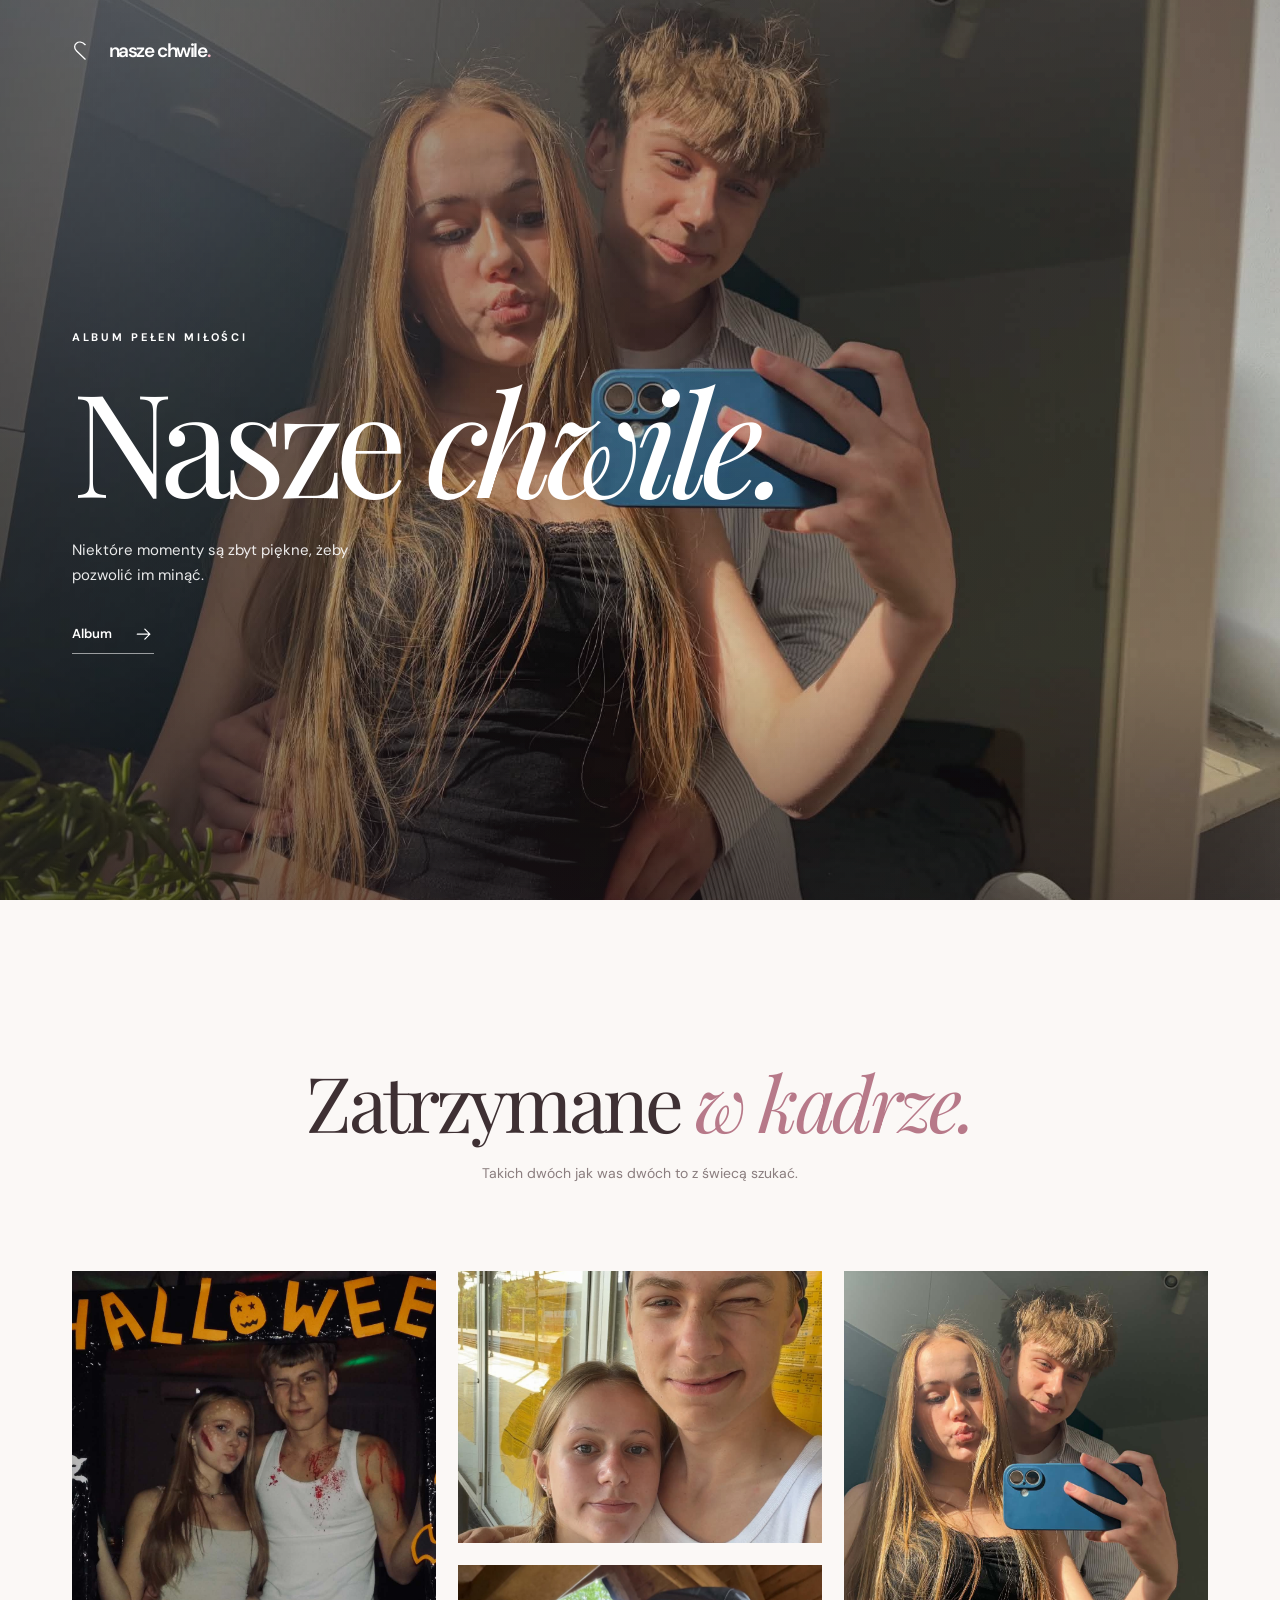
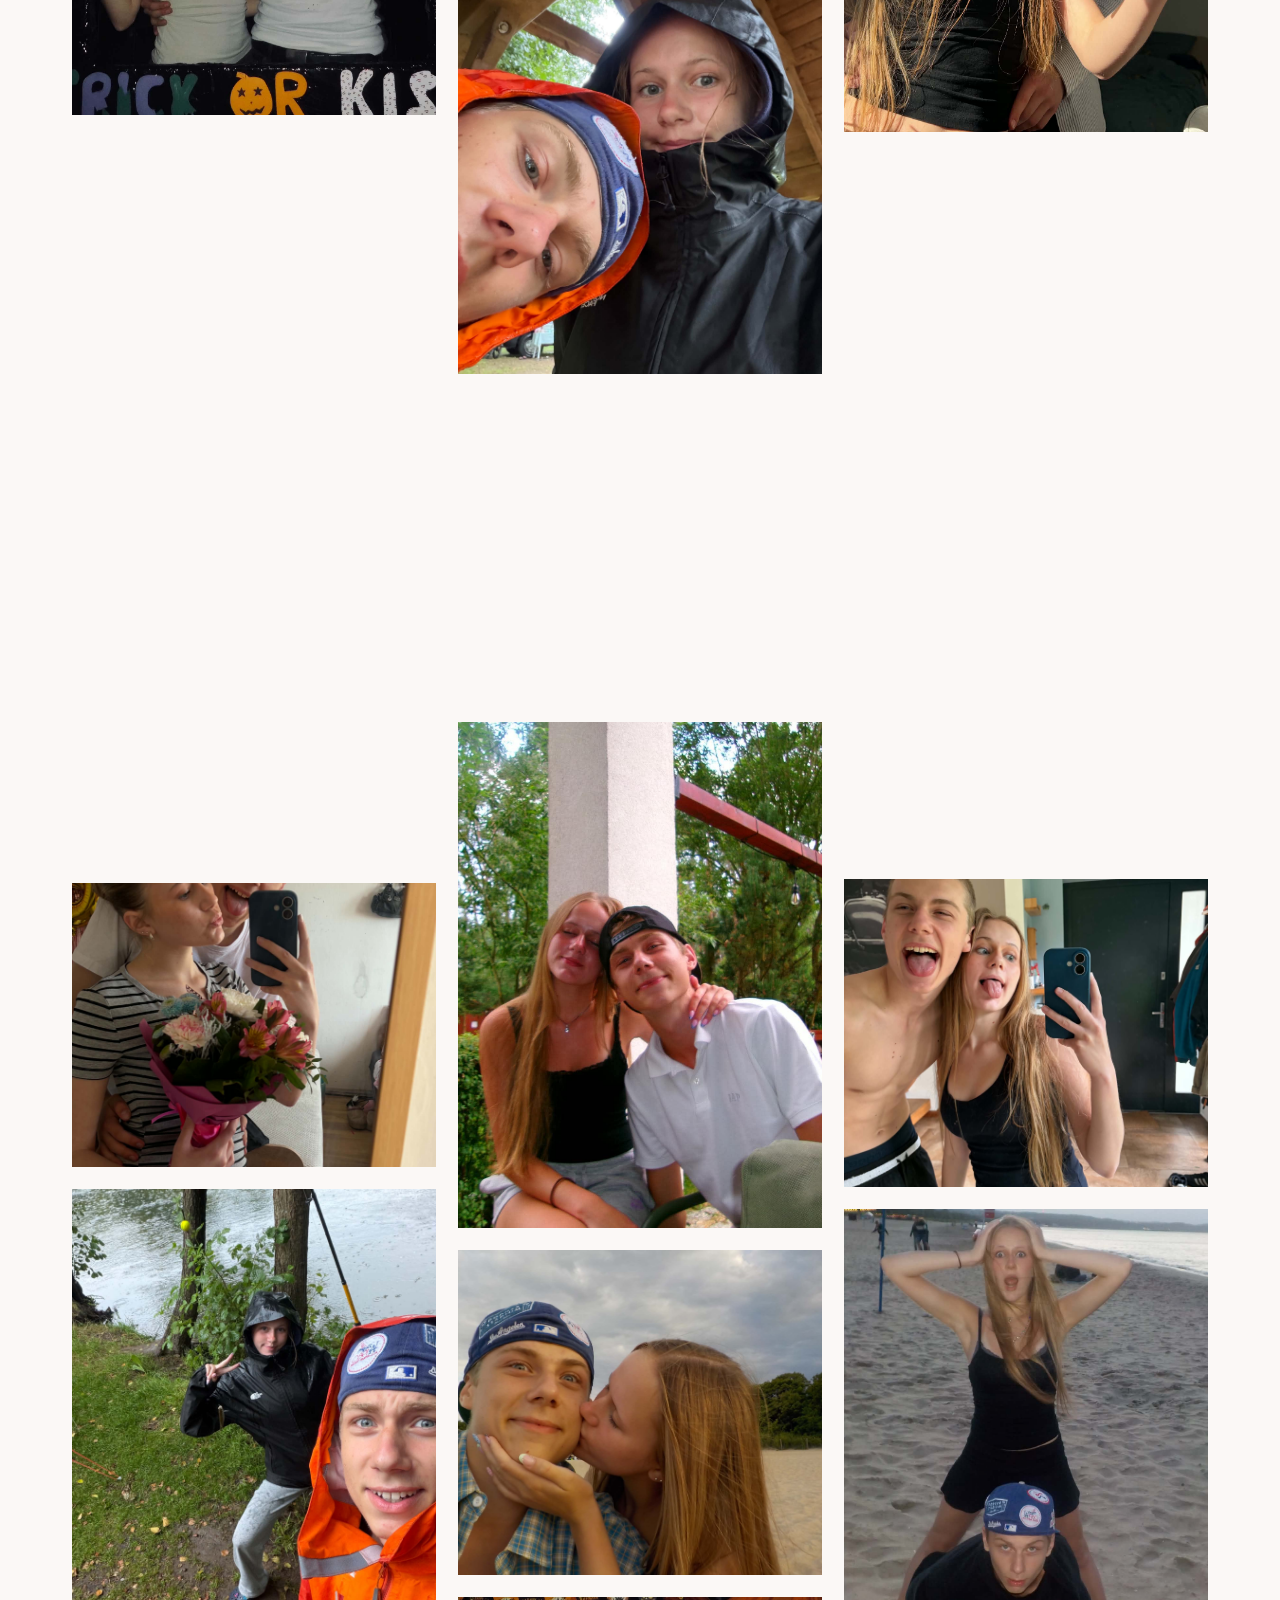
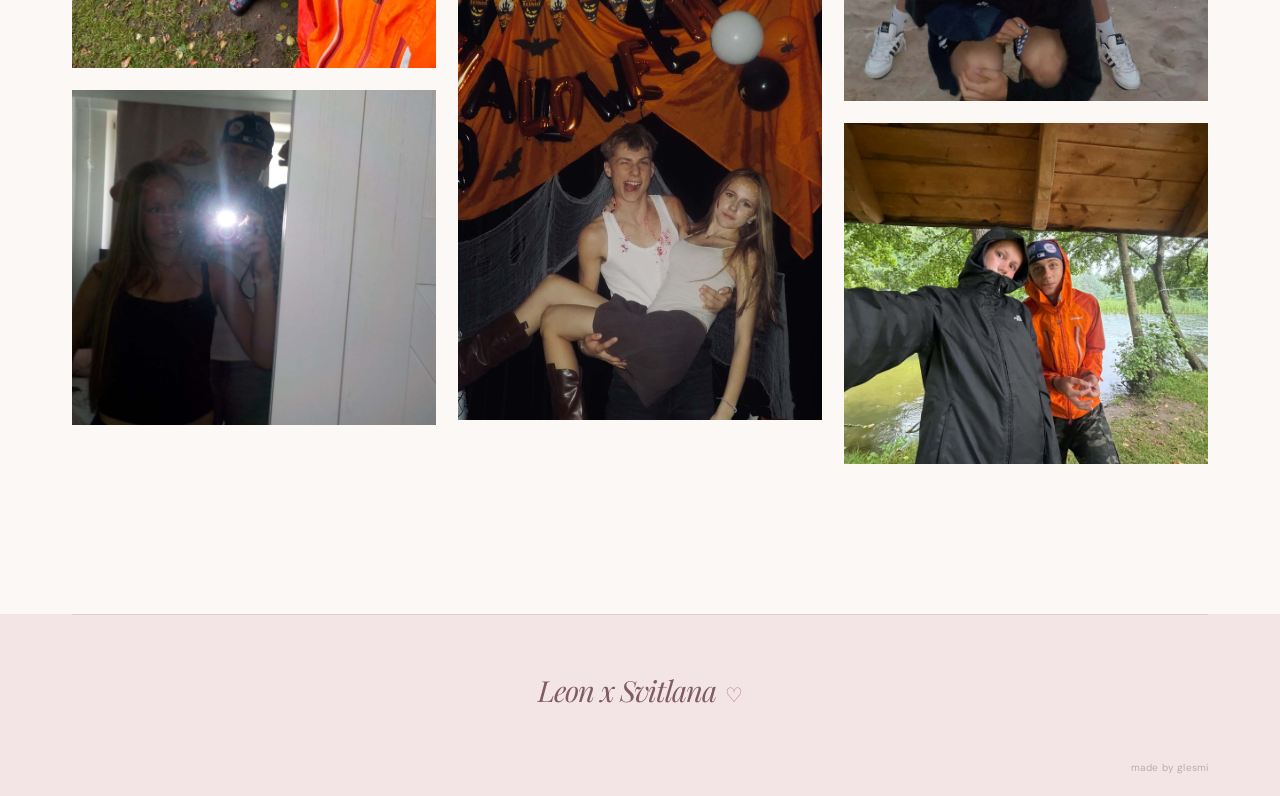
==== album.html @ e98f4d99 "Add files via upload" ====
<!doctype html>
<html lang="pl">
<head>
  <meta charset="UTF-8" />
  <meta name="viewport" content="width=device-width, initial-scale=1.0" />
  <meta name="theme-color" content="#fbf8f6" />
  <meta name="description" content="Nasze chwile - album pełen miłości i wspomnień." />
  <title>Nasze chwile | Album pełen miłości</title>
  <link rel="stylesheet" href="album.css" />
</head>
<body>
  <main>
    <section class="hero" id="poczatek" aria-label="Nasze chwile">
      <img class="hero__image" src="13.jpg" alt="Para wtulona w siebie na plaży" />
      <div class="hero__shade"></div>
      <header class="site-header">
        <a class="site-logo" href="#poczatek" aria-label="Nasze chwile, początek strony">
          <svg class="site-logo__heart" viewBox="0 0 28 28" fill="none" aria-hidden="true"><path d="M14 23.3 4.8 14.5C-1.2 8.7 7.2 1 14 8.3 20.8 1 26.8 8.7c4.2 5.4-2.9 10.1-12.8 14.6Z" stroke="currentColor" stroke-width="1.35" stroke-linejoin="round" /></svg>
          <span>nasze chwile<span class="site-logo__dot">.</span></span>
        </a>
        
      </header>
      <div class="hero__content">
        <p class="hero__eyebrow">Album pełen miłości</p>
        <h1>Nasze <em>chwile.</em></h1>
        <p class="hero__description">Niektóre momenty są zbyt piękne, żeby pozwolić im minąć.</p>
        <a class="hero__cta" href="#album">Album <span><svg class="arrow-icon" viewBox="0 0 24 24" fill="none" stroke="currentColor" stroke-width="1.5" stroke-linecap="round" stroke-linejoin="round" aria-hidden="true"><path d="M4 12h15m-6-6 6 6-6 6" /></svg></span></a>
      </div>
    </section>

    <section class="album" id="album" aria-labelledby="album-heading">
      <div class="album__intro reveal">
        <h2 id="album-heading">Zatrzymane <em>w kadrze.</em></h2>
        <p>Takich dwóch jak was dwóch to z świecą szukać.</p>
      </div>
      <div class="gallery" aria-label="Galeria osiemnastu zdjęć">
        <button class="gallery__item reveal" style="aspect-ratio:.82" type="button" aria-label="Otwórz zdjęcie 1 z 18"><img src="1.jpg" alt="Para w ciepłym świetle zachodzącego słońca" loading="lazy" /><span class="gallery__number">01 / 18</span></button>
        <button class="gallery__item reveal" style="aspect-ratio:1.16" type="button" aria-label="Otwórz zdjęcie 2 z 18"><img src="2.jpg" alt="Razem, trzymając się za ręce" loading="lazy" /><span class="gallery__number">02 / 18</span></button>
        <button class="gallery__item reveal" style="aspect-ratio:.94" type="button" aria-label="Otwórz zdjęcie 3 z 18"><img src="3.jpg" alt="Bliski moment we dwoje" loading="lazy" /><span class="gallery__number">03 / 18</span></button>
        <button class="gallery__item reveal" style="aspect-ratio:1.28" type="button" aria-label="Otwórz zdjęcie 4 z 18"><img src="4.jpg" alt="Dłonie pod kwitnącymi gałęziami" loading="lazy" /><span class="gallery__number">04 / 18</span></button>
        <button class="gallery__item reveal" style="aspect-ratio:.76" type="button" aria-label="Otwórz zdjęcie 5 z 18"><img src="5.jpg" alt="Radosna chwila w słońcu" loading="lazy" /><span class="gallery__number">05 / 18</span></button>
        <button class="gallery__item reveal" style="aspect-ratio:1.09" type="button" aria-label="Otwórz zdjęcie 6 z 18"><img src="6.jpg" alt="Kwiaty i wspólny spacer" loading="lazy" /><span class="gallery__number">06 / 18</span></button>
        <button class="gallery__item reveal" style="aspect-ratio:1.34" type="button" aria-label="Otwórz zdjęcie 7 z 18"><img src="7.jpg" alt="Razem pośród słoneczników" loading="lazy" /><span class="gallery__number">07 / 18</span></button>
        <button class="gallery__item reveal" style="aspect-ratio:.89" type="button" aria-label="Otwórz zdjęcie 8 z 18"><img src="8.jpg" alt="Spacer nad brzegiem morza" loading="lazy" /><span class="gallery__number">08 / 18</span></button>
        <button class="gallery__item reveal" style="aspect-ratio:1.2" type="button" aria-label="Otwórz zdjęcie 9 z 18"><img src="9.jpg" alt="Uścisk o zachodzie słońca" loading="lazy" /><span class="gallery__number">09 / 18</span></button>
        <button class="gallery__item reveal" style="aspect-ratio:.72" type="button" aria-label="Otwórz zdjęcie 10 z 18"><img src="10.jpg" alt="Cichy moment na plaży" loading="lazy" /><span class="gallery__number">10 / 18</span></button>
        <button class="gallery__item reveal" style="aspect-ratio:1.12" type="button" aria-label="Otwórz zdjęcie 11 z 18"><img src="11.jpg" alt="Wspomnienie z wiosennego dnia" loading="lazy" /><span class="gallery__number">11 / 18</span></button>
        <button class="gallery__item reveal" style="aspect-ratio:.86" type="button" aria-label="Otwórz zdjęcie 12 z 18"><img src="12.jpg" alt="Mała chwila bliskości" loading="lazy" /><span class="gallery__number">12 / 18</span></button>
        <button class="gallery__item reveal" style="aspect-ratio:.79" type="button" aria-label="Otwórz zdjęcie 13 z 18"><img src="13.jpg" alt="Słoneczny dzień razem" loading="lazy" /><span class="gallery__number">13 / 18</span></button>
        <button class="gallery__item reveal" style="aspect-ratio:1.3" type="button" aria-label="Otwórz zdjęcie 14 z 18"><img src="14.jpg" alt="Miłość w miejskim świetle" loading="lazy" /><span class="gallery__number">14 / 18</span></button>
        <button class="gallery__item reveal" style="aspect-ratio:.91" type="button" aria-label="Otwórz zdjęcie 15 z 18"><img src="15.jpg" alt="Róże dla ukochanej osoby" loading="lazy" /><span class="gallery__number">15 / 18</span></button>
        <button class="gallery__item reveal" style="aspect-ratio:1.18" type="button" aria-label="Otwórz zdjęcie 16 z 18"><img src="16.jpg" alt="Wspólna podróż" loading="lazy" /><span class="gallery__number">16 / 18</span></button>
        <button class="gallery__item reveal" style="aspect-ratio:.74" type="button" aria-label="Otwórz zdjęcie 17 z 18"><img src="17.jpg" alt="Krok za krokiem, razem" loading="lazy" /><span class="gallery__number">17 / 18</span></button>
        <button class="gallery__item reveal" style="aspect-ratio:1.07" type="button" aria-label="Otwórz zdjęcie 18 z 18"><img src="18.jpg" alt="Uśmiechy i kwiaty" loading="lazy" /><span class="gallery__number">18 / 18</span></button>
      </div>
    </section>
    <footer class="footer"><div class="footer__line"></div><p>Leon x Svitlana<span class="footer__heart">♡</span></p><span class="footer__credit">made by glesmi</span></footer>
  </main>

  <div class="lightbox" role="dialog" aria-modal="true" aria-label="Podgląd zdjęcia" hidden>
    <button class="lightbox__close" type="button" aria-label="Zamknij zdjęcie"><svg viewBox="0 0 24 24" fill="none" stroke="currentColor" stroke-width="1.5" stroke-linecap="round" aria-hidden="true"><path d="M5 5 19 19M19 5 5 19" /></svg></button>
    <button class="lightbox__nav lightbox__nav--prev" type="button" aria-label="Poprzednie zdjęcie"><svg class="arrow-icon arrow-icon--left" viewBox="0 0 24 24" fill="none" stroke="currentColor" stroke-width="1.5" stroke-linecap="round" stroke-linejoin="round" aria-hidden="true"><path d="M4 12h15m-6-6 6 6-6 6" /></svg></button>
    <img class="lightbox__image" src="" alt="" />
    <button class="lightbox__nav lightbox__nav--next" type="button" aria-label="Następne zdjęcie"><svg class="arrow-icon" viewBox="0 0 24 24" fill="none" stroke="currentColor" stroke-width="1.5" stroke-linecap="round" stroke-linejoin="round" aria-hidden="true"><path d="M4 12h15m-6-6 6 6-6 6" /></svg></button>
    <span class="lightbox__count"></span>
  </div>
  <script>
    const items = [...document.querySelectorAll('.gallery__item')];
    const lightbox = document.querySelector('.lightbox');
    const enlarged = lightbox.querySelector('.lightbox__image');
    const count = lightbox.querySelector('.lightbox__count');
    let current = 0;
    function show(index) {
      current = (index + items.length) % items.length;
      const image = items[current].querySelector('img');
      enlarged.src = image.src;
      enlarged.alt = image.alt;
      count.innerHTML = `${String(current + 1).padStart(2, '0')} <span>/</span> 18`;
      lightbox.setAttribute('aria-label', `Zdjęcie ${current + 1} z 18`);
    }
    function close() { lightbox.hidden = true; document.body.style.overflow = ''; }
    items.forEach((item, index) => item.addEventListener('click', () => { show(index); lightbox.hidden = false; document.body.style.overflow = 'hidden'; }));
    lightbox.querySelector('.lightbox__close').addEventListener('click', close);
    lightbox.querySelector('.lightbox__nav--prev').addEventListener('click', () => show(current - 1));
    lightbox.querySelector('.lightbox__nav--next').addEventListener('click', () => show(current + 1));
    lightbox.addEventListener('click', (event) => { if (event.target === lightbox) close(); });
    window.addEventListener('keydown', (event) => {
      if (lightbox.hidden) return;
      if (event.key === 'Escape') close();
      if (event.key === 'ArrowLeft') show(current - 1);
      if (event.key === 'ArrowRight') show(current + 1);
    });
    const observer = new IntersectionObserver((entries) => entries.forEach((entry) => {
      if (entry.isIntersecting) { entry.target.classList.add('is-visible'); observer.unobserve(entry.target); }
    }), { rootMargin: '0px 0px -35px 0px', threshold: .08 });
    document.querySelectorAll('.reveal').forEach((element) => observer.observe(element));
  </script>
</body>
</html>
---- album.css ----
@import url('https://fonts.googleapis.com/css2?family=DM+Sans:wght@400;500;600;700&family=Playfair+Display:ital,wght@0,400;0,500;1,400;1,500&display=swap');

:root { font-family: 'DM Sans', sans-serif; color: #3e3033; background: #fbf8f6; scroll-behavior: smooth; }
* { box-sizing: border-box; }
body { margin: 0; min-width: 320px; }
button, a { -webkit-tap-highlight-color: transparent; }
button { font: inherit; }
a { color: inherit; text-decoration: none; }
button:focus-visible, a:focus-visible { outline: 2px solid #db9eae; outline-offset: 5px; }

.hero { position: relative; min-height: 760px; height: 100svh; overflow: hidden; color: white; background: #8d6c70; }
.hero__image { position: absolute; inset: 0; height: 100%; width: 100%; object-fit: cover; object-position: center 53%; animation: hero-image-in 1.8s ease-out both; }
.hero__shade { position: absolute; inset: 0; background: linear-gradient(90deg, rgba(30, 24, 29, .55) 0%, rgba(46, 31, 37, .24) 48%, rgba(36, 24, 26, .09) 100%), linear-gradient(0deg, rgba(29, 22, 26, .42) 0%, transparent 27%, rgba(29, 22, 26, .18) 100%); }
.site-header { position: relative; z-index: 2; max-width: 1600px; margin: auto; padding: 37px 5.6%; display: flex; align-items: center; justify-content: space-between; }
.site-logo { display: inline-flex; align-items: center; gap: 10px; font-size: 19px; font-weight: 600; letter-spacing: -.075em; white-space: nowrap; }
.site-logo__heart { width: 27px; height: 27px; }
.site-logo__dot { color: #f1b4c3; }
.header-link { display: inline-flex; align-items: center; gap: 11px; font-size: 12px; font-weight: 600; letter-spacing: .025em; transition: gap .25s ease, opacity .25s ease; }
.header-link:hover { gap: 17px; opacity: .75; }
.arrow-icon { width: 20px; height: 20px; flex: none; }
.arrow-icon--left { transform: rotate(180deg); }
.hero__content { position: absolute; z-index: 1; width: min(900px, 82%); left: max(5.6%, calc((100% - 1420px) / 2)); top: 50%; transform: translateY(-37%); animation: hero-copy-in 1.05s .15s both; }
.hero__eyebrow { margin: 0 0 24px; font-size: 11px; line-height: 1.4; font-weight: 700; text-transform: uppercase; letter-spacing: .26em; }
.hero h1 { font-family: 'Playfair Display', Georgia, serif; font-size: clamp(84px, 11.2vw, 170px); line-height: .97; font-weight: 400; letter-spacing: -.065em; margin: 0 0 30px; white-space: nowrap; }
.hero h1 em { font-weight: 400; }
.hero__description { max-width: 335px; margin: 0; font-size: 15px; font-weight: 400; line-height: 1.65; color: rgba(255,255,255,.9); }
.hero__cta { display: inline-flex; align-items: center; gap: 22px; margin-top: 36px; padding-bottom: 9px; border-bottom: 1px solid rgba(255,255,255,.75); font-size: 13px; font-weight: 600; transition: gap .25s ease, border-color .25s ease; }
.hero__cta:hover { gap: 32px; border-color: white; }
.hero__cta span { display: inline-flex; }
.hero__bottom { position: absolute; z-index: 1; right: 5.6%; bottom: 42px; display: flex; align-items: center; gap: 18px; font-size: 10px; font-weight: 600; letter-spacing: .1em; text-transform: uppercase; opacity: .84; }
.hero__bottom-line { width: 45px; height: 1px; background: currentColor; }

.album { padding: 138px 5.6% 150px; background: #fbf8f6; }
.album__intro { text-align: center; margin: 0 auto 85px; }
.section-kicker { color: #b97a8b; font-size: 11px; font-weight: 700; letter-spacing: .24em; }
.album h2 { font-family: 'Playfair Display', Georgia, serif; font-size: clamp(48px, 6vw, 82px); line-height: 1.15; letter-spacing: -.05em; font-weight: 400; margin: 19px 0 17px; }
.album h2 em { color: #b77989; font-weight: 400; }
.album__intro p { color: #8a7d7e; font-size: 14px; line-height: 1.7; margin: 0; }
.gallery { max-width: 1440px; margin: 0 auto; columns: 3; column-gap: 22px; }
.gallery__item { display: block; position: relative; width: 100%; padding: 0; border: 0; margin: 0 0 22px; overflow: hidden; background: #eadbdc; cursor: zoom-in; break-inside: avoid; text-align: left; }
.gallery__item::after { content: ''; position: absolute; inset: 45% 0 0; background: linear-gradient(transparent, rgba(31,20,24,.4)); opacity: 0; transition: opacity .35s ease; pointer-events: none; }
.gallery__item img { display: block; width: 100%; height: 100%; object-fit: cover; transition: transform .65s cubic-bezier(.2,.8,.2,1); }
.gallery__item:hover img { transform: scale(1.055); }
.gallery__item:hover::after, .gallery__item:hover .gallery__number { opacity: 1; }
.gallery__number { position: absolute; z-index: 1; bottom: 18px; left: 20px; color: white; font-size: 11px; font-weight: 600; letter-spacing: .13em; opacity: 0; transition: opacity .3s ease; }
.reveal { opacity: 0; transform: translateY(28px); transition: opacity .8s ease, transform .8s cubic-bezier(.2,.7,.2,1); }
.reveal.is-visible { opacity: 1; transform: translateY(0); }

.footer { position: relative; padding: 0 5.6% 30px; min-height: 182px; background: #f3e5e6; display: flex; align-items: center; justify-content: center; }
.footer__line { position: absolute; top: 0; left: 5.6%; right: 5.6%; height: 1px; background: rgba(129,83,93,.17); }
.footer p { font-family: 'Playfair Display', Georgia, serif; font-style: italic; font-size: 29px; color: #805a65; letter-spacing: -.035em; margin: 0; }
.footer__heart { font-family: 'DM Sans', sans-serif; font-style: normal; font-size: 20px; margin-left: 9px; color: #b87c8c; }
.footer__credit { position: absolute; right: 5.6%; bottom: 22px; color: #bda9ac; font-size: 10px; letter-spacing: .02em; }

.lightbox { position: fixed; z-index: 10; inset: 0; display: flex; justify-content: center; align-items: center; background: rgba(22,17,20,.96); animation: lightbox-in .25s ease both; color: white; }
.lightbox[hidden] { display: none; }
.lightbox__image { display: block; max-width: min(78vw, 1300px); max-height: 82vh; object-fit: contain; box-shadow: 0 15px 65px rgba(0,0,0,.22); animation: lightbox-image-in .35s ease both; }
.lightbox__close { position: absolute; top: 28px; right: 32px; display: grid; place-items: center; width: 44px; height: 44px; padding: 10px; background: none; border: none; color: white; cursor: pointer; }
.lightbox__close svg { width: 24px; height: 24px; }
.lightbox__nav { position: absolute; top: 50%; transform: translateY(-50%); width: 48px; height: 48px; display: grid; place-items: center; border: 1px solid rgba(255,255,255,.35); border-radius: 50%; background: transparent; color: white; cursor: pointer; transition: background .2s ease; }
.lightbox__nav:hover { background: rgba(255,255,255,.15); }
.lightbox__nav--prev { left: 3.5%; }
.lightbox__nav--next { right: 3.5%; }
.lightbox__count { position: absolute; bottom: 28px; left: 50%; transform: translateX(-50%); font-size: 12px; font-weight: 600; letter-spacing: .18em; }
.lightbox__count span { padding: 0 9px; opacity: .45; }

@keyframes hero-image-in { from { transform: scale(1.065); filter: brightness(.8); } to { transform: scale(1); filter: brightness(1); } }
@keyframes hero-copy-in { from { opacity: 0; translate: 0 22px; } to { opacity: 1; translate: 0 0; } }
@keyframes lightbox-in { from { opacity: 0; } to { opacity: 1; } }
@keyframes lightbox-image-in { from { opacity: 0; transform: scale(.98); } to { opacity: 1; transform: scale(1); } }

@media (max-width: 850px) {
  .hero { min-height: 680px; }
  .hero__image { object-position: 59% center; }
  .hero__shade { background: linear-gradient(90deg, rgba(30,24,29,.6), rgba(30,24,29,.1)), linear-gradient(0deg, rgba(29,22,26,.42), transparent 45%); }
  .hero__content { width: 90%; }
  .hero h1 { font-size: clamp(69px, 12.7vw, 105px); }
  .gallery { columns: 2; column-gap: 16px; }
  .gallery__item { margin-bottom: 16px; }
  .album { padding: 105px 5.6% 110px; }
}

@media (max-width: 560px) {
  .site-header { padding: 27px 6%; }
  .site-logo { font-size: 17px; }
  .site-logo__heart { width: 23px; height: 23px; }
  .header-link { font-size: 11px; }
  .header-link .arrow-icon { width: 17px; }
  .hero { height: 92svh; min-height: 620px; }
  .hero__image { object-position: 60% center; }
  .hero__content { left: 6%; top: 50%; transform: translateY(-18%); }
  .hero__eyebrow { font-size: 10px; margin-bottom: 21px; }
  .hero h1 { font-size: clamp(62px, 15vw, 86px); white-space: normal; line-height: 1.02; margin-bottom: 24px; }
  .hero h1 em { display: block; }
  .hero__description { font-size: 14px; max-width: 300px; }
  .hero__cta { margin-top: 28px; }
  .hero__bottom { right: 6%; bottom: 25px; font-size: 9px; }
  .album { padding: 85px 5% 90px; }
  .album__intro { margin-bottom: 50px; }
  .album h2 { font-size: clamp(44px, 11vw, 60px); }
  .album__intro p { max-width: 260px; margin: auto; font-size: 13px; }
  .gallery { columns: 2; column-gap: 10px; }
  .gallery__item { margin-bottom: 10px; }
  .gallery__number { bottom: 10px; left: 10px; font-size: 9px; }
  .footer { min-height: 165px; padding-bottom: 20px; }
  .footer p { font-size: 25px; }
  .lightbox__image { max-width: 96vw; max-height: 75vh; }
  .lightbox__close { right: 15px; top: 16px; }
  .lightbox__nav { top: auto; bottom: 21px; width: 41px; height: 41px; }
  .lightbox__nav--prev { left: 20px; }
  .lightbox__nav--next { right: 20px; }
  .lightbox__count { bottom: 34px; }
}

@media (max-width: 380px) { .gallery { columns: 1; } .hero h1 { font-size: 61px; } }
@media (prefers-reduced-motion: reduce) { *, *::before, *::after { scroll-behavior: auto !important; animation-duration: .01ms !important; transition-duration: .01ms !important; } .reveal { opacity: 1; transform: none; } }
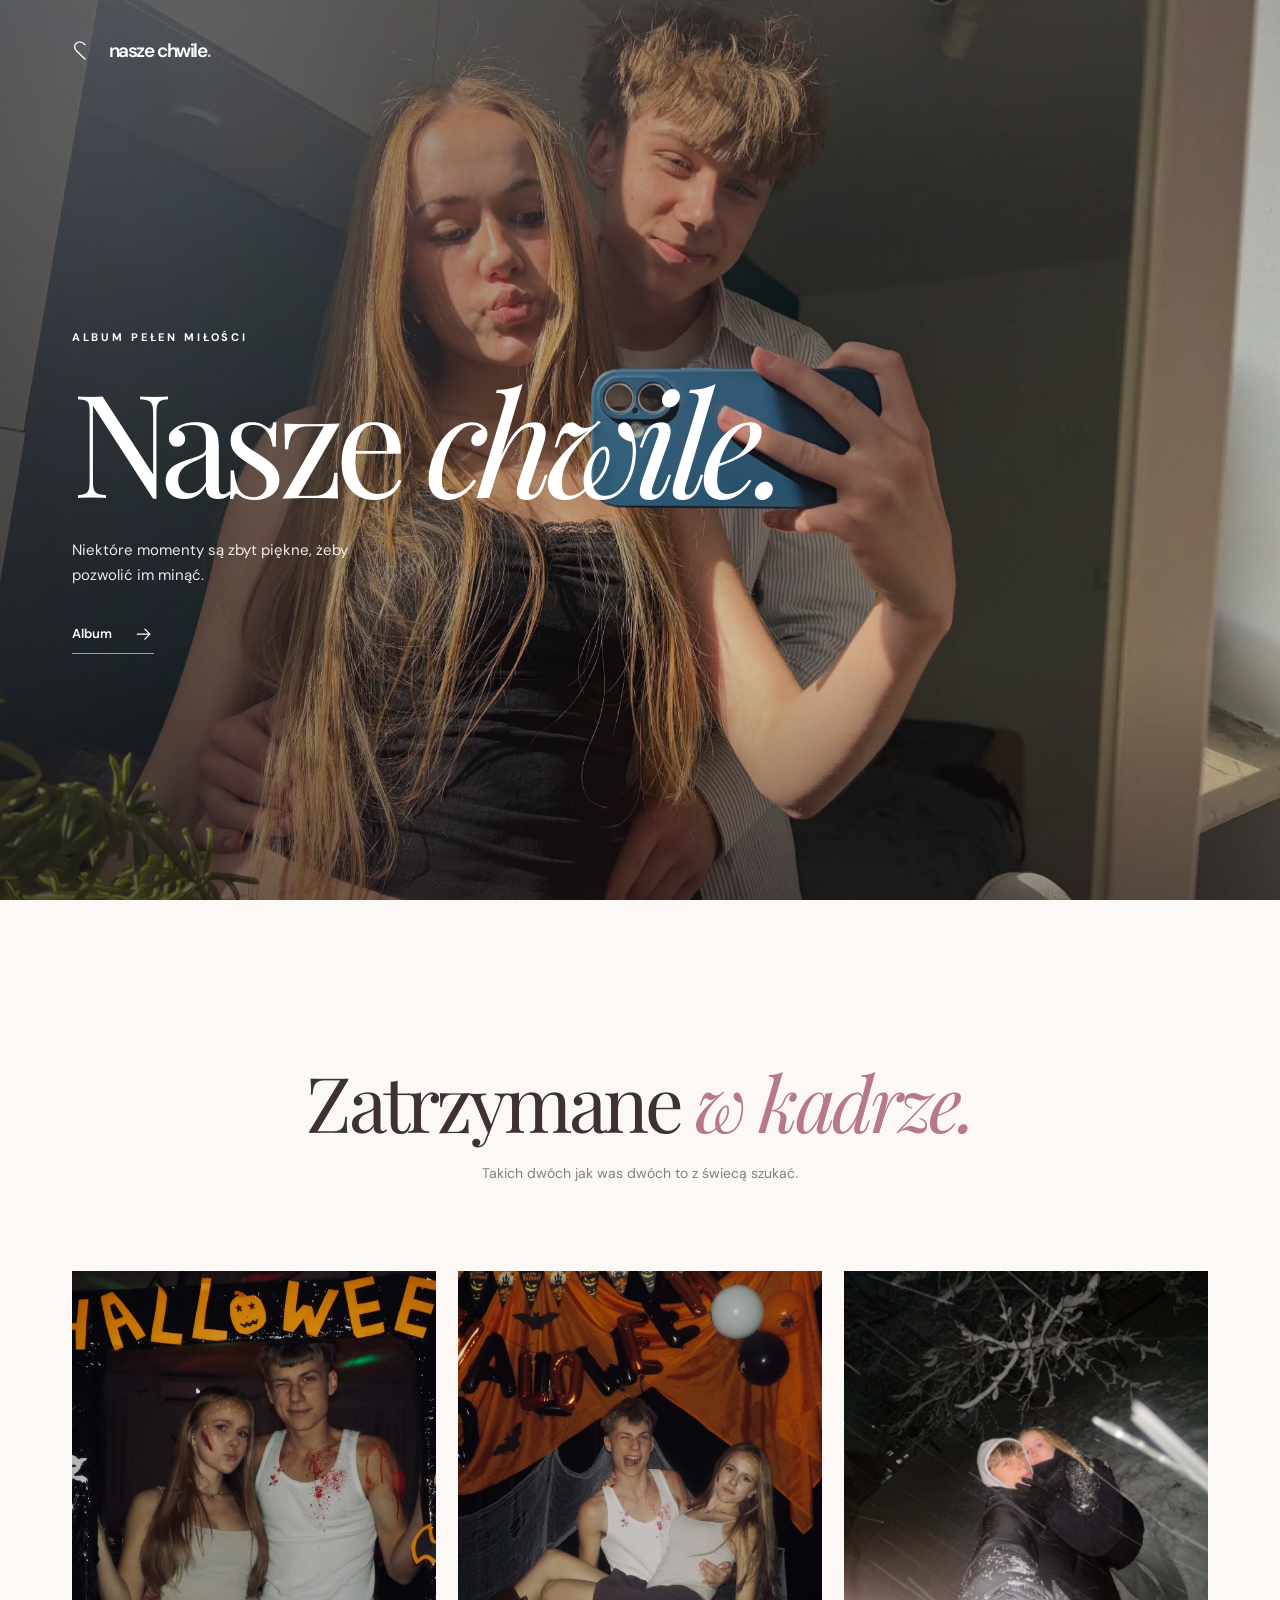
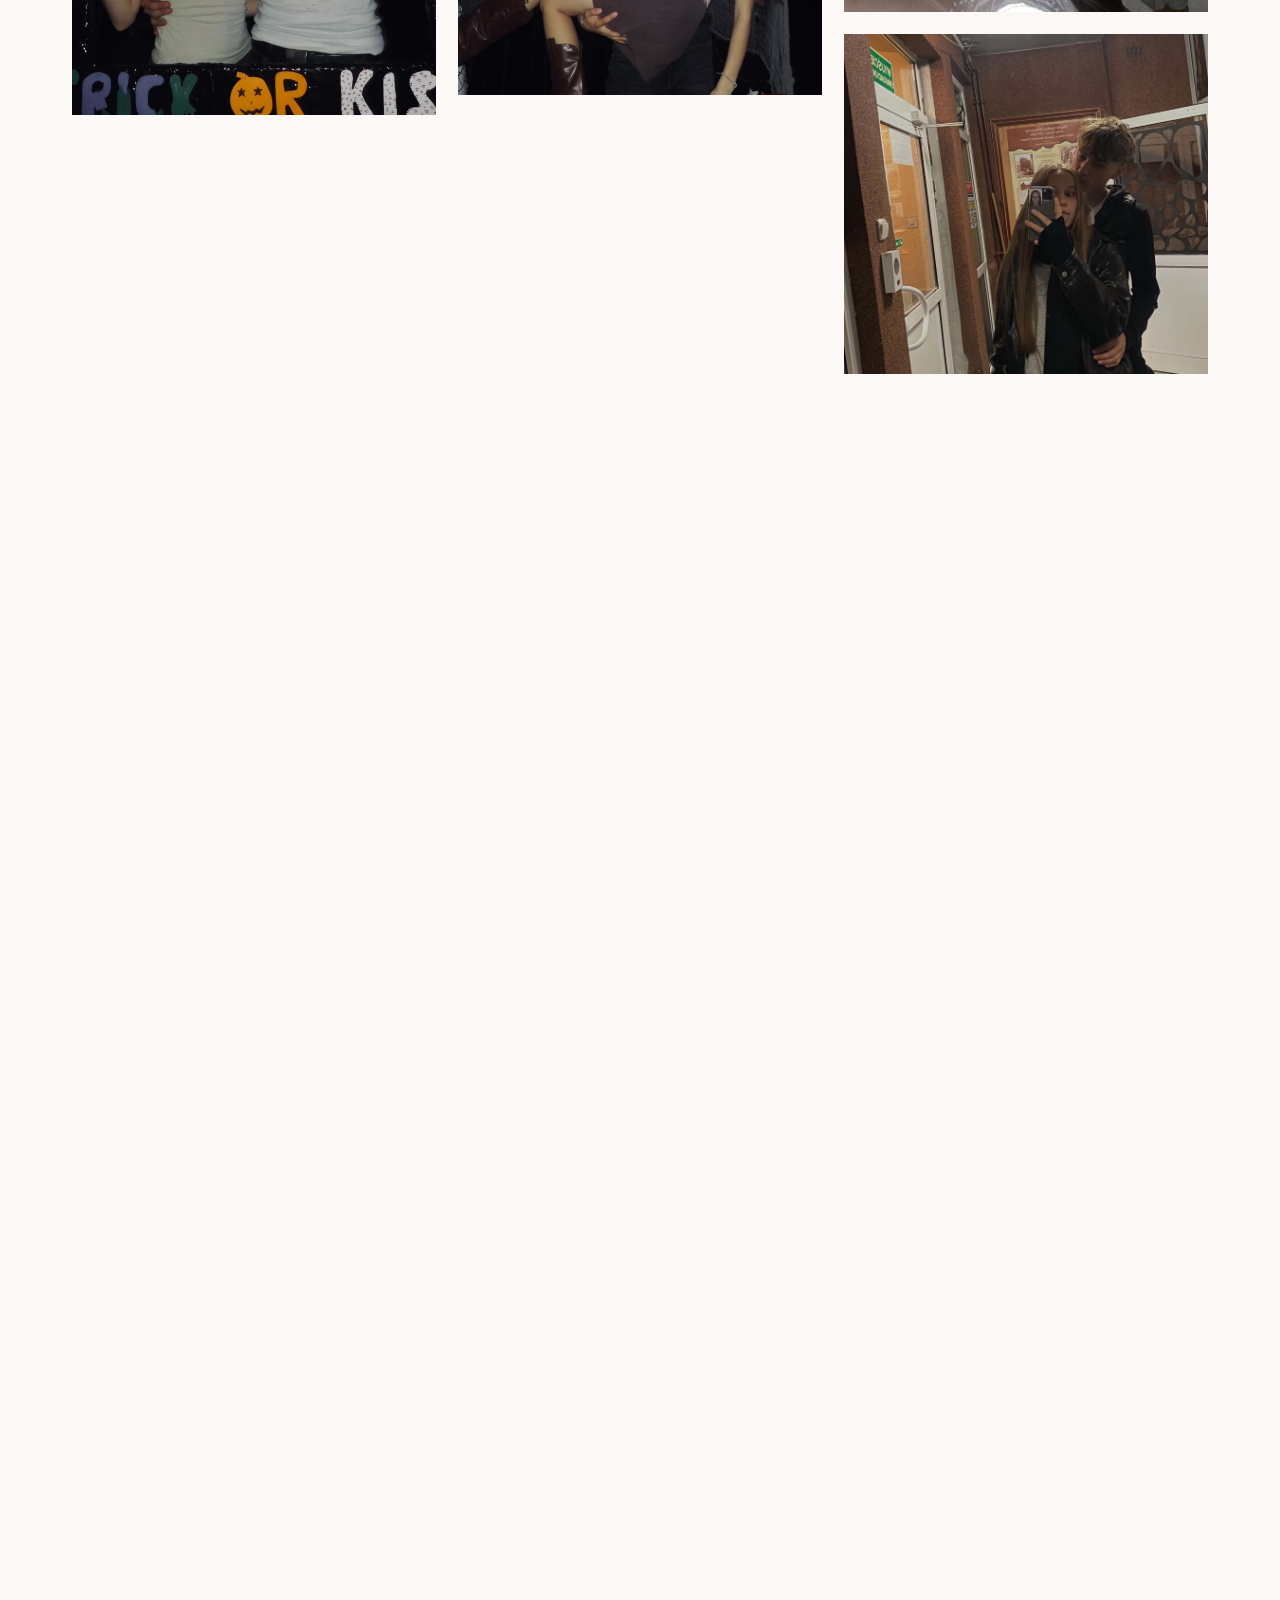
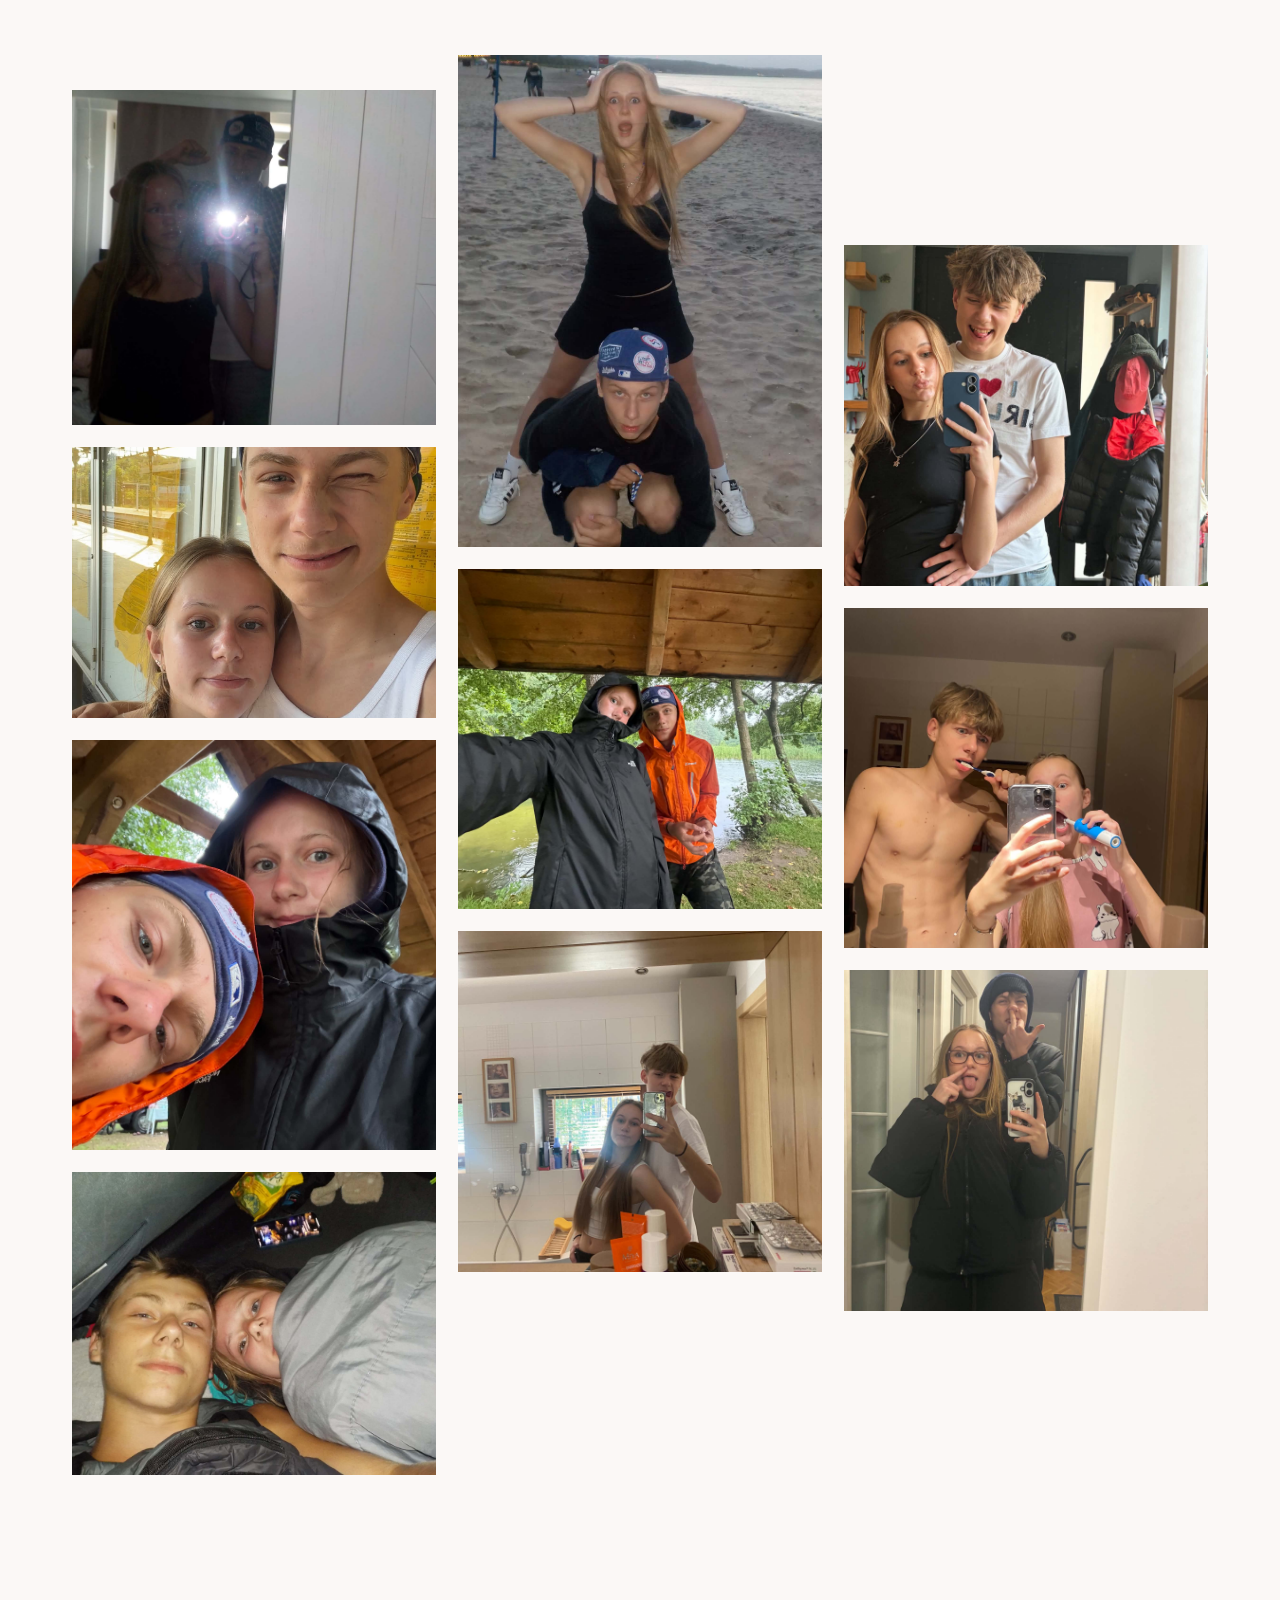
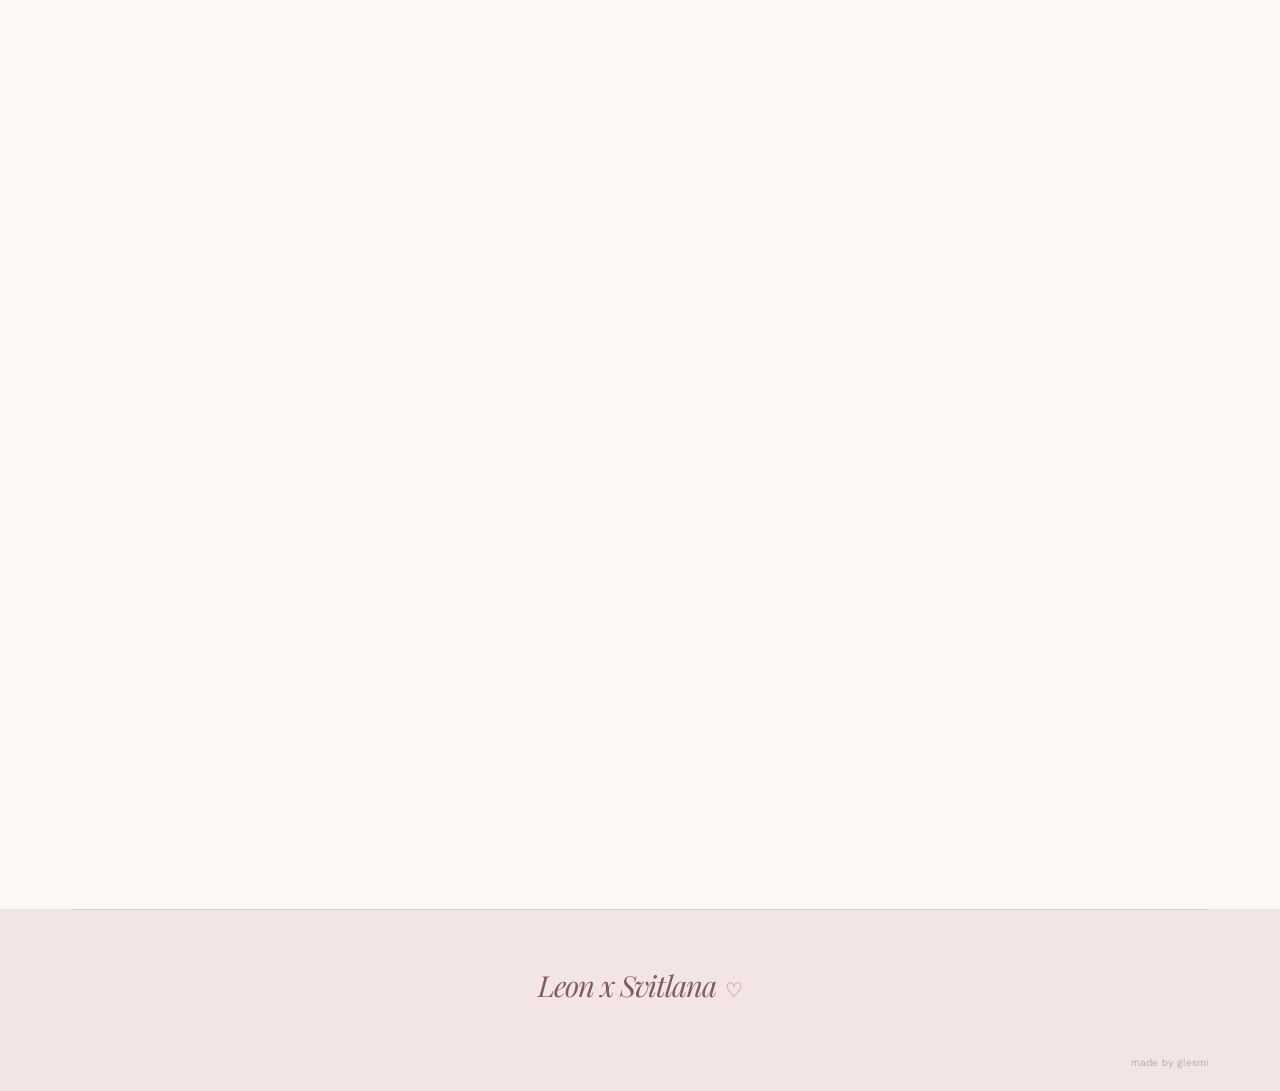
==== commit d47ff644: "Add files via upload" ====
--- a/album.html
+++ b/album.html
@@ -33,26 +33,41 @@
         <h2 id="album-heading">Zatrzymane <em>w kadrze.</em></h2>
         <p>Takich dwóch jak was dwóch to z świecą szukać.</p>
       </div>
-      <div class="gallery" aria-label="Galeria osiemnastu zdjęć">
-        <button class="gallery__item reveal" style="aspect-ratio:.82" type="button" aria-label="Otwórz zdjęcie 1 z 18"><img src="1.jpg" alt="Para w ciepłym świetle zachodzącego słońca" loading="lazy" /><span class="gallery__number">01 / 18</span></button>
-        <button class="gallery__item reveal" style="aspect-ratio:1.16" type="button" aria-label="Otwórz zdjęcie 2 z 18"><img src="2.jpg" alt="Razem, trzymając się za ręce" loading="lazy" /><span class="gallery__number">02 / 18</span></button>
-        <button class="gallery__item reveal" style="aspect-ratio:.94" type="button" aria-label="Otwórz zdjęcie 3 z 18"><img src="3.jpg" alt="Bliski moment we dwoje" loading="lazy" /><span class="gallery__number">03 / 18</span></button>
-        <button class="gallery__item reveal" style="aspect-ratio:1.28" type="button" aria-label="Otwórz zdjęcie 4 z 18"><img src="4.jpg" alt="Dłonie pod kwitnącymi gałęziami" loading="lazy" /><span class="gallery__number">04 / 18</span></button>
-        <button class="gallery__item reveal" style="aspect-ratio:.76" type="button" aria-label="Otwórz zdjęcie 5 z 18"><img src="5.jpg" alt="Radosna chwila w słońcu" loading="lazy" /><span class="gallery__number">05 / 18</span></button>
-        <button class="gallery__item reveal" style="aspect-ratio:1.09" type="button" aria-label="Otwórz zdjęcie 6 z 18"><img src="6.jpg" alt="Kwiaty i wspólny spacer" loading="lazy" /><span class="gallery__number">06 / 18</span></button>
-        <button class="gallery__item reveal" style="aspect-ratio:1.34" type="button" aria-label="Otwórz zdjęcie 7 z 18"><img src="7.jpg" alt="Razem pośród słoneczników" loading="lazy" /><span class="gallery__number">07 / 18</span></button>
-        <button class="gallery__item reveal" style="aspect-ratio:.89" type="button" aria-label="Otwórz zdjęcie 8 z 18"><img src="8.jpg" alt="Spacer nad brzegiem morza" loading="lazy" /><span class="gallery__number">08 / 18</span></button>
-        <button class="gallery__item reveal" style="aspect-ratio:1.2" type="button" aria-label="Otwórz zdjęcie 9 z 18"><img src="9.jpg" alt="Uścisk o zachodzie słońca" loading="lazy" /><span class="gallery__number">09 / 18</span></button>
-        <button class="gallery__item reveal" style="aspect-ratio:.72" type="button" aria-label="Otwórz zdjęcie 10 z 18"><img src="10.jpg" alt="Cichy moment na plaży" loading="lazy" /><span class="gallery__number">10 / 18</span></button>
-        <button class="gallery__item reveal" style="aspect-ratio:1.12" type="button" aria-label="Otwórz zdjęcie 11 z 18"><img src="11.jpg" alt="Wspomnienie z wiosennego dnia" loading="lazy" /><span class="gallery__number">11 / 18</span></button>
-        <button class="gallery__item reveal" style="aspect-ratio:.86" type="button" aria-label="Otwórz zdjęcie 12 z 18"><img src="12.jpg" alt="Mała chwila bliskości" loading="lazy" /><span class="gallery__number">12 / 18</span></button>
-        <button class="gallery__item reveal" style="aspect-ratio:.79" type="button" aria-label="Otwórz zdjęcie 13 z 18"><img src="13.jpg" alt="Słoneczny dzień razem" loading="lazy" /><span class="gallery__number">13 / 18</span></button>
-        <button class="gallery__item reveal" style="aspect-ratio:1.3" type="button" aria-label="Otwórz zdjęcie 14 z 18"><img src="14.jpg" alt="Miłość w miejskim świetle" loading="lazy" /><span class="gallery__number">14 / 18</span></button>
-        <button class="gallery__item reveal" style="aspect-ratio:.91" type="button" aria-label="Otwórz zdjęcie 15 z 18"><img src="15.jpg" alt="Róże dla ukochanej osoby" loading="lazy" /><span class="gallery__number">15 / 18</span></button>
-        <button class="gallery__item reveal" style="aspect-ratio:1.18" type="button" aria-label="Otwórz zdjęcie 16 z 18"><img src="16.jpg" alt="Wspólna podróż" loading="lazy" /><span class="gallery__number">16 / 18</span></button>
-        <button class="gallery__item reveal" style="aspect-ratio:.74" type="button" aria-label="Otwórz zdjęcie 17 z 18"><img src="17.jpg" alt="Krok za krokiem, razem" loading="lazy" /><span class="gallery__number">17 / 18</span></button>
-        <button class="gallery__item reveal" style="aspect-ratio:1.07" type="button" aria-label="Otwórz zdjęcie 18 z 18"><img src="18.jpg" alt="Uśmiechy i kwiaty" loading="lazy" /><span class="gallery__number">18 / 18</span></button>
-      </div>
+      <div class="gallery" aria-label="Galeria trzydziestu trzech zdjęć">
+    <button class="gallery__item reveal" style="aspect-ratio:.82" type="button" aria-label="Otwórz zdjęcie 1 z 33"><img src="1.jpg" loading="lazy" /><span class="gallery__number">01 / 33</span></button>
+    <button class="gallery__item reveal" style="aspect-ratio:1.16" type="button" aria-label="Otwórz zdjęcie 2 z 33"><img src="2.jpg" loading="lazy" /><span class="gallery__number">02 / 33</span></button>
+    <button class="gallery__item reveal" style="aspect-ratio:.94" type="button" aria-label="Otwórz zdjęcie 3 z 33"><img src="3.jpg" loading="lazy" /><span class="gallery__number">03 / 33</span></button>
+    <button class="gallery__item reveal" style="aspect-ratio:1.28" type="button" aria-label="Otwórz zdjęcie 4 z 33"><img src="4.jpg" loading="lazy" /><span class="gallery__number">04 / 33</span></button>
+    <button class="gallery__item reveal" style="aspect-ratio:.76" type="button" aria-label="Otwórz zdjęcie 5 z 33"><img src="5.jpg" loading="lazy" /><span class="gallery__number">05 / 33</span></button>
+    <button class="gallery__item reveal" style="aspect-ratio:1.09" type="button" aria-label="Otwórz zdjęcie 6 z 33"><img src="6.jpg" loading="lazy" /><span class="gallery__number">06 / 33</span></button>
+    <button class="gallery__item reveal" style="aspect-ratio:1.34" type="button" aria-label="Otwórz zdjęcie 7 z 33"><img src="7.jpg" loading="lazy" /><span class="gallery__number">07 / 33</span></button>
+    <button class="gallery__item reveal" style="aspect-ratio:.89" type="button" aria-label="Otwórz zdjęcie 8 z 33"><img src="8.jpg" loading="lazy" /><span class="gallery__number">08 / 33</span></button>
+    <button class="gallery__item reveal" style="aspect-ratio:1.2" type="button" aria-label="Otwórz zdjęcie 9 z 33"><img src="9.jpg" loading="lazy" /><span class="gallery__number">09 / 33</span></button>
+    <button class="gallery__item reveal" style="aspect-ratio:.72" type="button" aria-label="Otwórz zdjęcie 10 z 33"><img src="10.jpg" loading="lazy" /><span class="gallery__number">10 / 33</span></button>
+    <button class="gallery__item reveal" style="aspect-ratio:1.12" type="button" aria-label="Otwórz zdjęcie 11 z 33"><img src="11.jpg" loading="lazy" /><span class="gallery__number">11 / 33</span></button>
+    <button class="gallery__item reveal" style="aspect-ratio:.86" type="button" aria-label="Otwórz zdjęcie 12 z 33"><img src="12.jpg" loading="lazy" /><span class="gallery__number">12 / 33</span></button>
+    <button class="gallery__item reveal" style="aspect-ratio:.79" type="button" aria-label="Otwórz zdjęcie 13 z 33"><img src="13.jpg" loading="lazy" /><span class="gallery__number">13 / 33</span></button>
+    <button class="gallery__item reveal" style="aspect-ratio:1.3" type="button" aria-label="Otwórz zdjęcie 14 z 33"><img src="14.jpg" loading="lazy" /><span class="gallery__number">14 / 33</span></button>
+    <button class="gallery__item reveal" style="aspect-ratio:.91" type="button" aria-label="Otwórz zdjęcie 15 z 33"><img src="15.jpg" loading="lazy" /><span class="gallery__number">15 / 33</span></button>
+    <button class="gallery__item reveal" style="aspect-ratio:1.18" type="button" aria-label="Otwórz zdjęcie 16 z 33"><img src="16.jpg" loading="lazy" /><span class="gallery__number">16 / 33</span></button>
+    <button class="gallery__item reveal" style="aspect-ratio:.74" type="button" aria-label="Otwórz zdjęcie 17 z 33"><img src="17.jpg" loading="lazy" /><span class="gallery__number">17 / 33</span></button>
+    <button class="gallery__item reveal" style="aspect-ratio:1.07" type="button" aria-label="Otwórz zdjęcie 18 z 33"><img src="18.jpg" loading="lazy" /><span class="gallery__number">18 / 33</span></button>
+    <button class="gallery__item reveal" style="aspect-ratio:1.07" type="button" aria-label="Otwórz zdjęcie 19 z 33"><img src="19.jpg" loading="lazy" /><span class="gallery__number">19 / 33</span></button>
+    <button class="gallery__item reveal" style="aspect-ratio:1.07" type="button" aria-label="Otwórz zdjęcie 20 z 33"><img src="20.jpg" loading="lazy" /><span class="gallery__number">20 / 33</span></button>
+    <button class="gallery__item reveal" style="aspect-ratio:1.07" type="button" aria-label="Otwórz zdjęcie 21 z 33"><img src="21.jpg" loading="lazy" /><span class="gallery__number">21 / 33</span></button>
+    <button class="gallery__item reveal" style="aspect-ratio:1.07" type="button" aria-label="Otwórz zdjęcie 22 z 33"><img src="22.jpg" loading="lazy" /><span class="gallery__number">22 / 33</span></button>
+    <button class="gallery__item reveal" style="aspect-ratio:1.07" type="button" aria-label="Otwórz zdjęcie 23 z 33"><img src="23.jpg" loading="lazy" /><span class="gallery__number">23 / 33</span></button>
+    <button class="gallery__item reveal" style="aspect-ratio:1.07" type="button" aria-label="Otwórz zdjęcie 24 z 33"><img src="24.jpg" loading="lazy" /><span class="gallery__number">24 / 33</span></button>
+    <button class="gallery__item reveal" style="aspect-ratio:1.07" type="button" aria-label="Otwórz zdjęcie 25 z 33"><img src="25.jpg" loading="lazy" /><span class="gallery__number">25 / 33</span></button>
+    <button class="gallery__item reveal" style="aspect-ratio:1.07" type="button" aria-label="Otwórz zdjęcie 26 z 33"><img src="26.jpg" loading="lazy" /><span class="gallery__number">26 / 33</span></button>
+    <button class="gallery__item reveal" style="aspect-ratio:1.07" type="button" aria-label="Otwórz zdjęcie 27 z 33"><img src="27.jpg" loading="lazy" /><span class="gallery__number">27 / 33</span></button>
+    <button class="gallery__item reveal" style="aspect-ratio:1.07" type="button" aria-label="Otwórz zdjęcie 28 z 33"><img src="28.jpg" loading="lazy" /><span class="gallery__number">28 / 33</span></button>
+    <button class="gallery__item reveal" style="aspect-ratio:1.07" type="button" aria-label="Otwórz zdjęcie 29 z 33"><img src="29.jpg" loading="lazy" /><span class="gallery__number">29 / 33</span></button>
+    <button class="gallery__item reveal" style="aspect-ratio:1.07" type="button" aria-label="Otwórz zdjęcie 30 z 33"><img src="30.jpg" loading="lazy" /><span class="gallery__number">30 / 33</span></button>
+    <button class="gallery__item reveal" style="aspect-ratio:1.07" type="button" aria-label="Otwórz zdjęcie 31 z 33"><img src="31.jpg" loading="lazy" /><span class="gallery__number">31 / 33</span></button>
+    <button class="gallery__item reveal" style="aspect-ratio:1.07" type="button" aria-label="Otwórz zdjęcie 32 z 33"><img src="32.jpg" loading="lazy" /><span class="gallery__number">32 / 33</span></button>
+    <button class="gallery__item reveal" style="aspect-ratio:1.07" type="button" aria-label="Otwórz zdjęcie 33 z 33"><img src="33.jpg" loading="lazy" /><span class="gallery__number">33 / 33</span></button>
+</div>
     </section>
     <footer class="footer"><div class="footer__line"></div><p>Leon x Svitlana<span class="footer__heart">♡</span></p><span class="footer__credit">made by glesmi</span></footer>
   </main>
